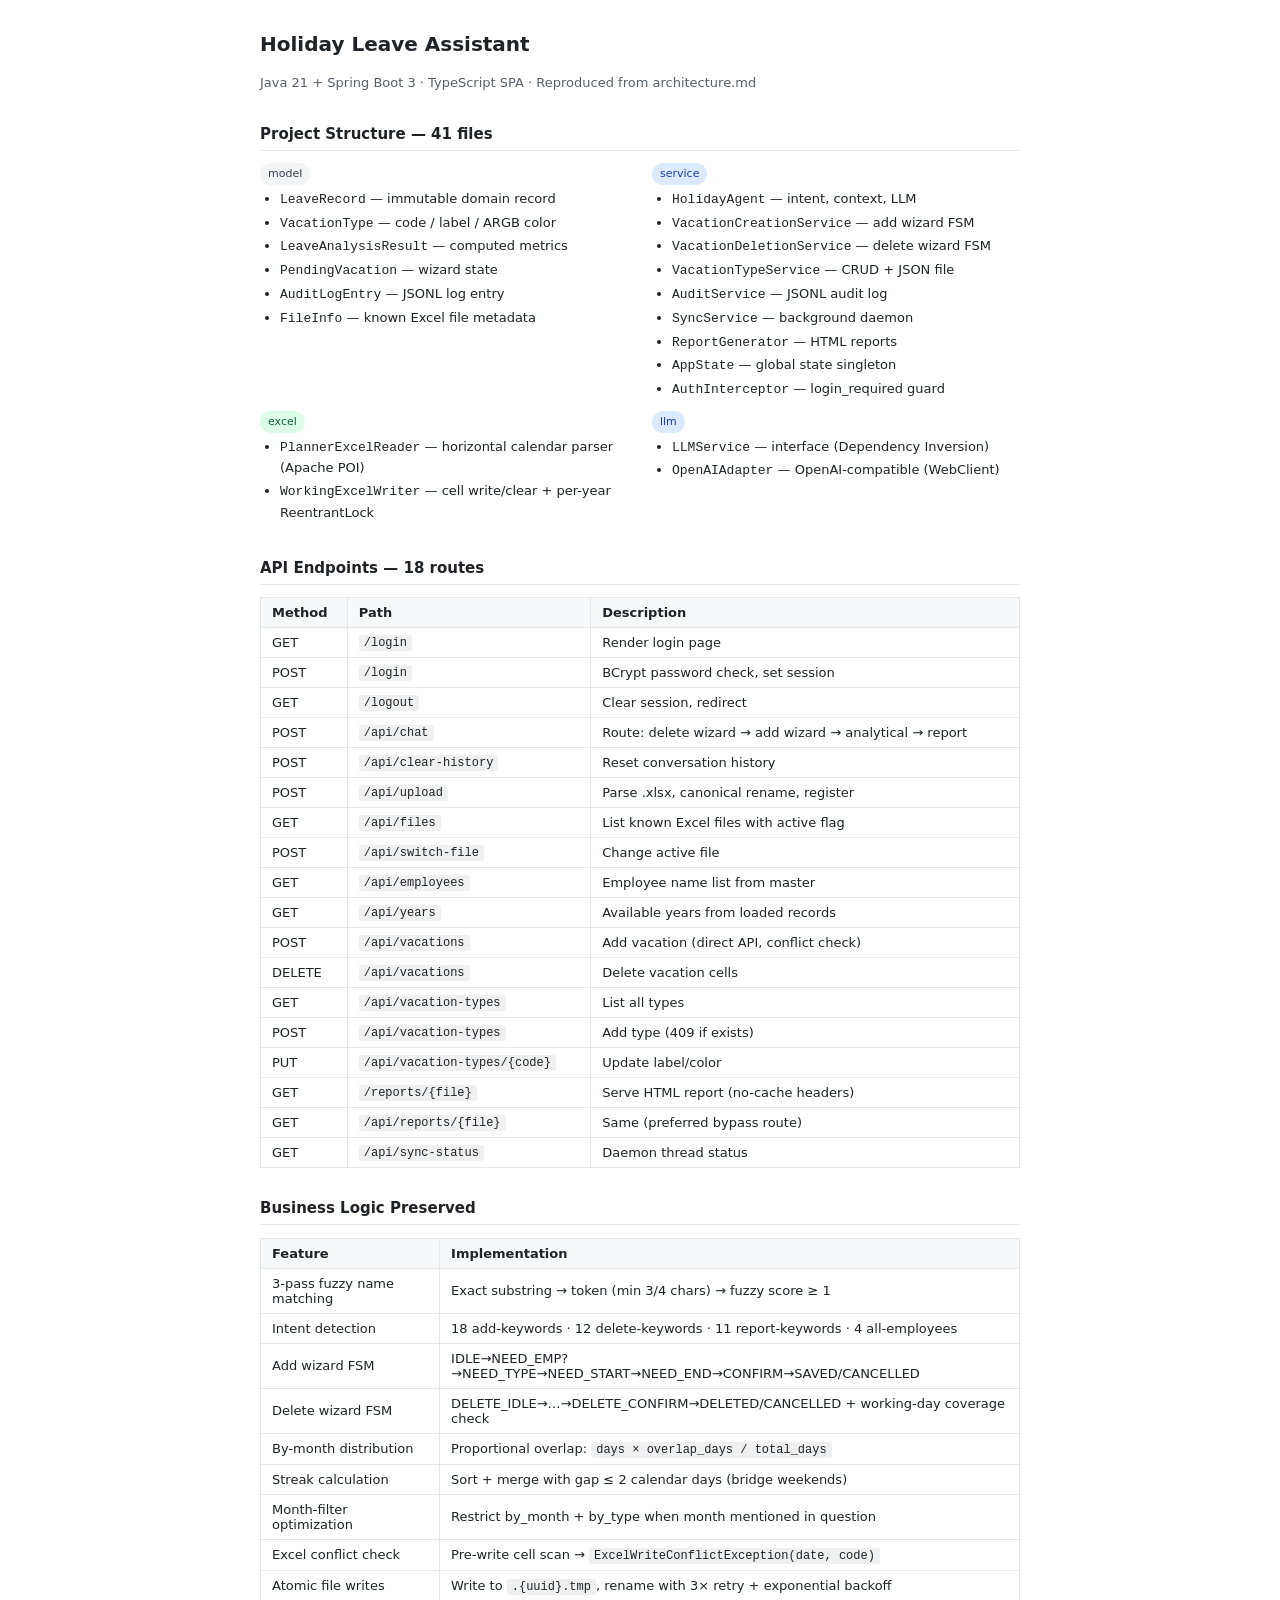
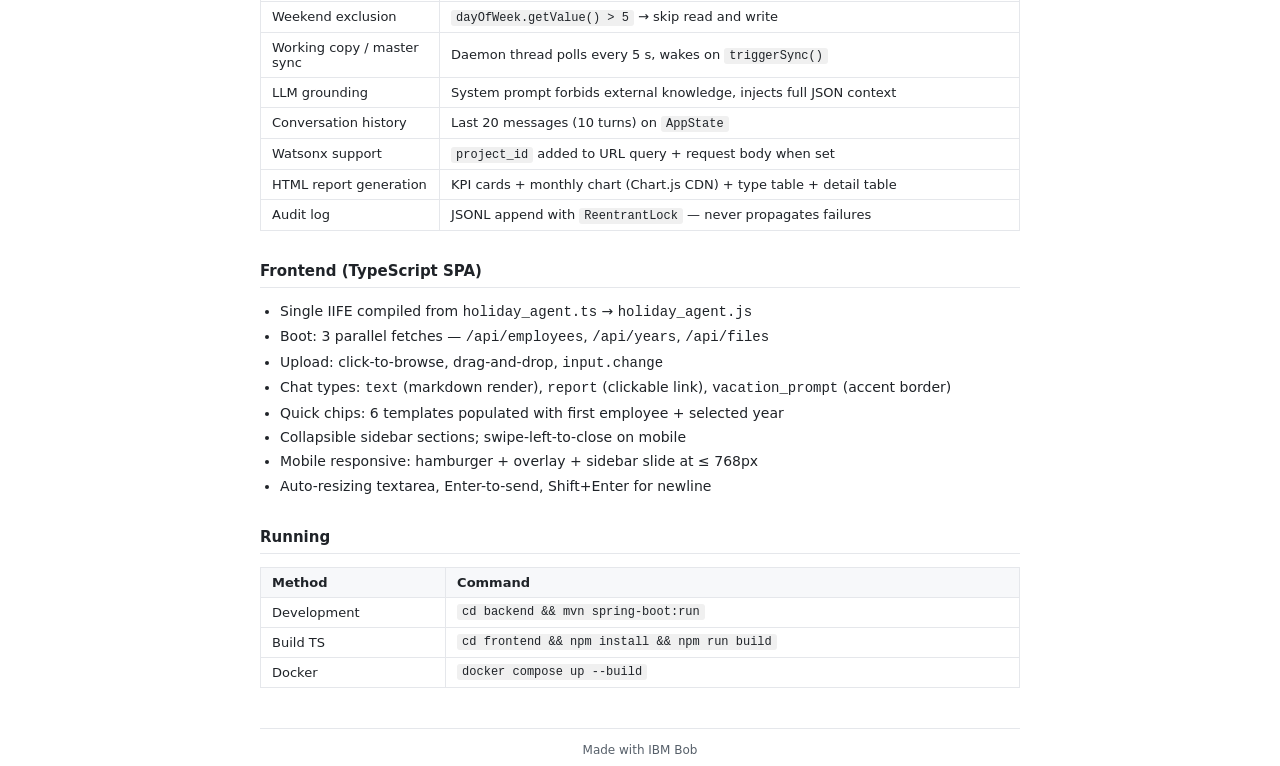
==== holiday-leave-assistant-implementation-summary.html @ 93a1207c "Initial checkin" ====
<html lang="en">
<head>
<meta charset="UTF-8" />
<title>Implementation Summary</title>
<style>
  body { font-family: -apple-system,"Segoe UI",system-ui,sans-serif; font-size:14px; line-height:1.6;
         color:#1f2328; max-width:760px; margin:0 auto; padding:28px 20px; background:#fff; }
  h1   { font-size:20px; margin-bottom:4px; }
  .sub { color:#57606a; font-size:13px; margin-bottom:28px; }
  h2   { font-size:15px; font-weight:600; border-bottom:1px solid #e5e7eb; padding-bottom:4px; margin-top:28px; }
  h3   { font-size:13px; font-weight:600; margin:14px 0 4px; color:#3b82d4; }
  table { width:100%; border-collapse:collapse; margin-bottom:16px; font-size:13px; }
  th,td { border:1px solid #e5e7eb; padding:7px 11px; text-align:left; }
  th { background:#f7f8fa; font-weight:600; }
  td code { background:#f0f0f0; padding:1px 5px; border-radius:3px; font-size:12px; }
  .badge { display:inline-block; padding:2px 8px; border-radius:20px; font-size:11px; font-weight:500; }
  .green { background:#dcfce7; color:#166534; }
  .blue  { background:#dbeafe; color:#1e40af; }
  .grey  { background:#f3f4f6; color:#374151; }
  ul { padding-left:20px; margin:4px 0; }
  li { margin:2px 0; }
  .file-grid { display:grid; grid-template-columns:1fr 1fr; gap:6px 24px; font-size:13px; }
  .file-entry { display:flex; gap:6px; align-items:baseline; }
  .file-path { color:#57606a; font-size:11px; font-family:monospace; }
  footer { margin-top:40px; padding-top:12px; border-top:1px solid #e5e7eb;
           font-size:12px; color:#57606a; text-align:center; }
</style>
</head>
<body>

<h1>Holiday Leave Assistant</h1>
<p class="sub">Java 21 + Spring Boot 3 · TypeScript SPA · Reproduced from architecture.md</p>

<h2>Project Structure — 41 files</h2>
<div class="file-grid">
  <div><div class="file-entry"><span class="badge grey">model</span></div>
    <ul>
      <li><code>LeaveRecord</code> — immutable domain record</li>
      <li><code>VacationType</code> — code / label / ARGB color</li>
      <li><code>LeaveAnalysisResult</code> — computed metrics</li>
      <li><code>PendingVacation</code> — wizard state</li>
      <li><code>AuditLogEntry</code> — JSONL log entry</li>
      <li><code>FileInfo</code> — known Excel file metadata</li>
    </ul>
  </div>
  <div><div class="file-entry"><span class="badge blue">service</span></div>
    <ul>
      <li><code>HolidayAgent</code> — intent, context, LLM</li>
      <li><code>VacationCreationService</code> — add wizard FSM</li>
      <li><code>VacationDeletionService</code> — delete wizard FSM</li>
      <li><code>VacationTypeService</code> — CRUD + JSON file</li>
      <li><code>AuditService</code> — JSONL audit log</li>
      <li><code>SyncService</code> — background daemon</li>
      <li><code>ReportGenerator</code> — HTML reports</li>
      <li><code>AppState</code> — global state singleton</li>
      <li><code>AuthInterceptor</code> — login_required guard</li>
    </ul>
  </div>
  <div><div class="file-entry"><span class="badge green">excel</span></div>
    <ul>
      <li><code>PlannerExcelReader</code> — horizontal calendar parser (Apache POI)</li>
      <li><code>WorkingExcelWriter</code> — cell write/clear + per-year ReentrantLock</li>
    </ul>
  </div>
  <div><div class="file-entry"><span class="badge blue">llm</span></div>
    <ul>
      <li><code>LLMService</code> — interface (Dependency Inversion)</li>
      <li><code>OpenAIAdapter</code> — OpenAI-compatible (WebClient)</li>
    </ul>
  </div>
</div>

<h2>API Endpoints — 18 routes</h2>
<table>
  <thead><tr><th>Method</th><th>Path</th><th>Description</th></tr></thead>
  <tbody>
    <tr><td>GET</td><td><code>/login</code></td><td>Render login page</td></tr>
    <tr><td>POST</td><td><code>/login</code></td><td>BCrypt password check, set session</td></tr>
    <tr><td>GET</td><td><code>/logout</code></td><td>Clear session, redirect</td></tr>
    <tr><td>POST</td><td><code>/api/chat</code></td><td>Route: delete wizard → add wizard → analytical → report</td></tr>
    <tr><td>POST</td><td><code>/api/clear-history</code></td><td>Reset conversation history</td></tr>
    <tr><td>POST</td><td><code>/api/upload</code></td><td>Parse .xlsx, canonical rename, register</td></tr>
    <tr><td>GET</td><td><code>/api/files</code></td><td>List known Excel files with active flag</td></tr>
    <tr><td>POST</td><td><code>/api/switch-file</code></td><td>Change active file</td></tr>
    <tr><td>GET</td><td><code>/api/employees</code></td><td>Employee name list from master</td></tr>
    <tr><td>GET</td><td><code>/api/years</code></td><td>Available years from loaded records</td></tr>
    <tr><td>POST</td><td><code>/api/vacations</code></td><td>Add vacation (direct API, conflict check)</td></tr>
    <tr><td>DELETE</td><td><code>/api/vacations</code></td><td>Delete vacation cells</td></tr>
    <tr><td>GET</td><td><code>/api/vacation-types</code></td><td>List all types</td></tr>
    <tr><td>POST</td><td><code>/api/vacation-types</code></td><td>Add type (409 if exists)</td></tr>
    <tr><td>PUT</td><td><code>/api/vacation-types/{code}</code></td><td>Update label/color</td></tr>
    <tr><td>GET</td><td><code>/reports/{file}</code></td><td>Serve HTML report (no-cache headers)</td></tr>
    <tr><td>GET</td><td><code>/api/reports/{file}</code></td><td>Same (preferred bypass route)</td></tr>
    <tr><td>GET</td><td><code>/api/sync-status</code></td><td>Daemon thread status</td></tr>
  </tbody>
</table>

<h2>Business Logic Preserved</h2>
<table>
  <thead><tr><th>Feature</th><th>Implementation</th></tr></thead>
  <tbody>
    <tr><td>3-pass fuzzy name matching</td><td>Exact substring → token (min 3/4 chars) → fuzzy score ≥ 1</td></tr>
    <tr><td>Intent detection</td><td>18 add-keywords · 12 delete-keywords · 11 report-keywords · 4 all-employees</td></tr>
    <tr><td>Add wizard FSM</td><td>IDLE→NEED_EMP?→NEED_TYPE→NEED_START→NEED_END→CONFIRM→SAVED/CANCELLED</td></tr>
    <tr><td>Delete wizard FSM</td><td>DELETE_IDLE→…→DELETE_CONFIRM→DELETED/CANCELLED + working-day coverage check</td></tr>
    <tr><td>By-month distribution</td><td>Proportional overlap: <code>days × overlap_days / total_days</code></td></tr>
    <tr><td>Streak calculation</td><td>Sort + merge with gap ≤ 2 calendar days (bridge weekends)</td></tr>
    <tr><td>Month-filter optimization</td><td>Restrict by_month + by_type when month mentioned in question</td></tr>
    <tr><td>Excel conflict check</td><td>Pre-write cell scan → <code>ExcelWriteConflictException(date, code)</code></td></tr>
    <tr><td>Atomic file writes</td><td>Write to <code>.{uuid}.tmp</code>, rename with 3× retry + exponential backoff</td></tr>
    <tr><td>Weekend exclusion</td><td><code>dayOfWeek.getValue() &gt; 5</code> → skip read and write</td></tr>
    <tr><td>Working copy / master sync</td><td>Daemon thread polls every 5 s, wakes on <code>triggerSync()</code></td></tr>
    <tr><td>LLM grounding</td><td>System prompt forbids external knowledge, injects full JSON context</td></tr>
    <tr><td>Conversation history</td><td>Last 20 messages (10 turns) on <code>AppState</code></td></tr>
    <tr><td>Watsonx support</td><td><code>project_id</code> added to URL query + request body when set</td></tr>
    <tr><td>HTML report generation</td><td>KPI cards + monthly chart (Chart.js CDN) + type table + detail table</td></tr>
    <tr><td>Audit log</td><td>JSONL append with <code>ReentrantLock</code> — never propagates failures</td></tr>
  </tbody>
</table>

<h2>Frontend (TypeScript SPA)</h2>
<ul>
  <li>Single IIFE compiled from <code>holiday_agent.ts</code> → <code>holiday_agent.js</code></li>
  <li>Boot: 3 parallel fetches — <code>/api/employees</code>, <code>/api/years</code>, <code>/api/files</code></li>
  <li>Upload: click-to-browse, drag-and-drop, <code>input.change</code></li>
  <li>Chat types: <code>text</code> (markdown render), <code>report</code> (clickable link), <code>vacation_prompt</code> (accent border)</li>
  <li>Quick chips: 6 templates populated with first employee + selected year</li>
  <li>Collapsible sidebar sections; swipe-left-to-close on mobile</li>
  <li>Mobile responsive: hamburger + overlay + sidebar slide at ≤ 768px</li>
  <li>Auto-resizing textarea, Enter-to-send, Shift+Enter for newline</li>
</ul>

<h2>Running</h2>
<table>
  <thead><tr><th>Method</th><th>Command</th></tr></thead>
  <tbody>
    <tr><td>Development</td><td><code>cd backend &amp;&amp; mvn spring-boot:run</code></td></tr>
    <tr><td>Build TS</td><td><code>cd frontend &amp;&amp; npm install &amp;&amp; npm run build</code></td></tr>
    <tr><td>Docker</td><td><code>docker compose up --build</code></td></tr>
  </tbody>
</table>

<footer>Made with IBM Bob</footer>
</body>
</html>
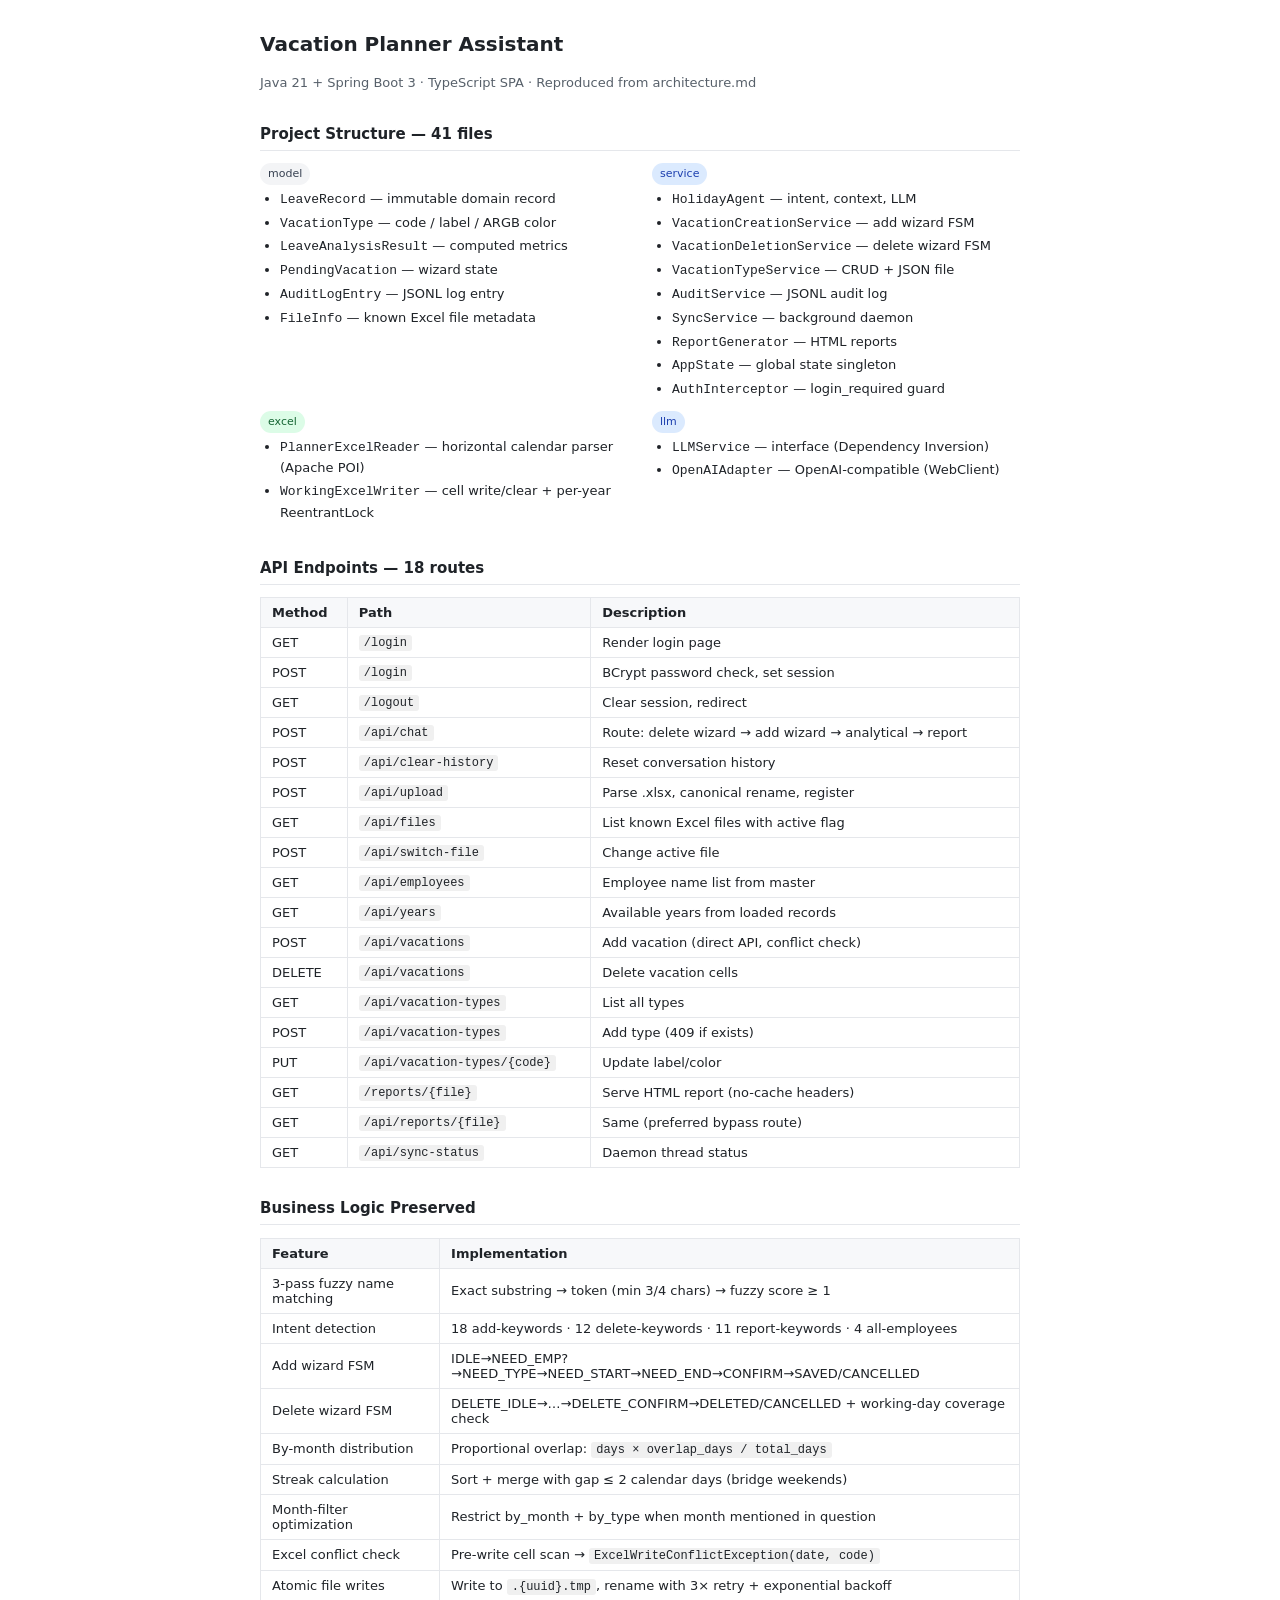
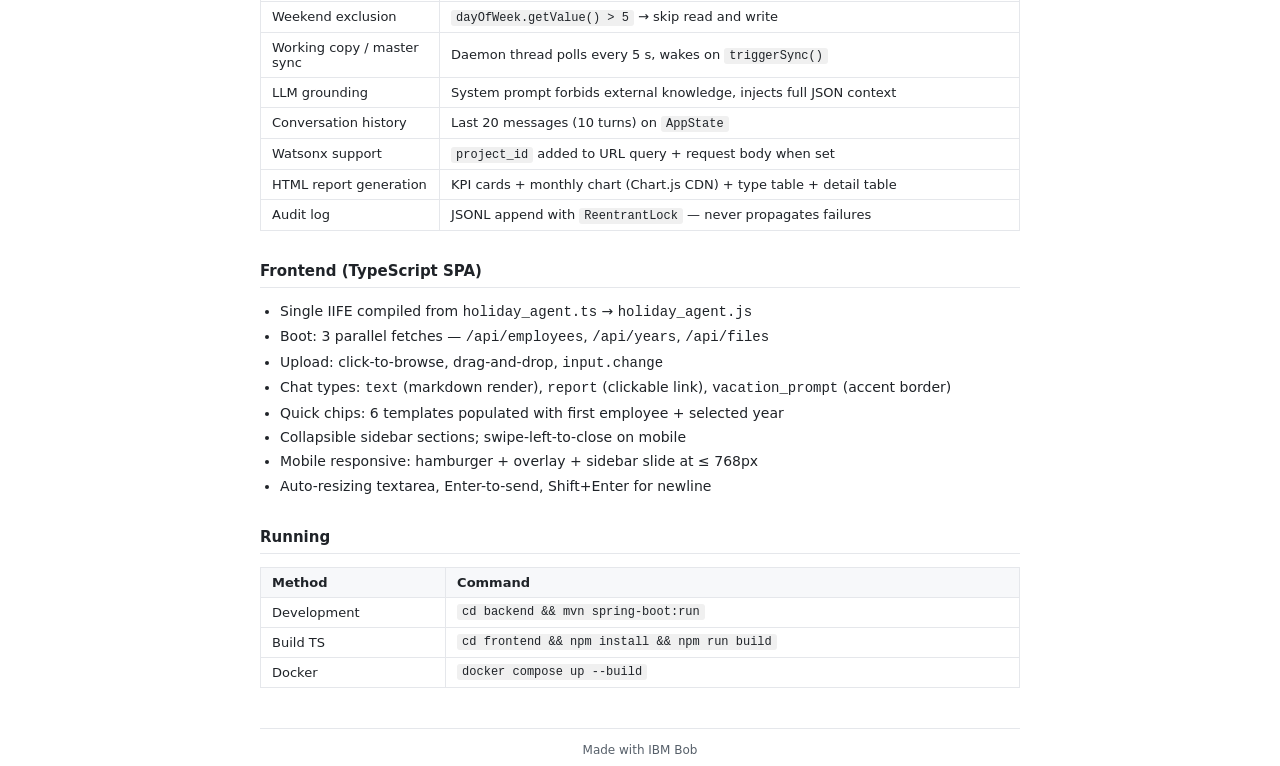
==== commit 730d7c14: "Rename the tittle of Application" ====
--- a/holiday-leave-assistant-implementation-summary.html
+++ b/holiday-leave-assistant-implementation-summary.html
@@ -29,7 +29,7 @@
 </head>
 <body>
 
-<h1>Holiday Leave Assistant</h1>
+<h1>Vacation Planner Assistant</h1>
 <p class="sub">Java 21 + Spring Boot 3 · TypeScript SPA · Reproduced from architecture.md</p>
 
 <h2>Project Structure — 41 files</h2>
